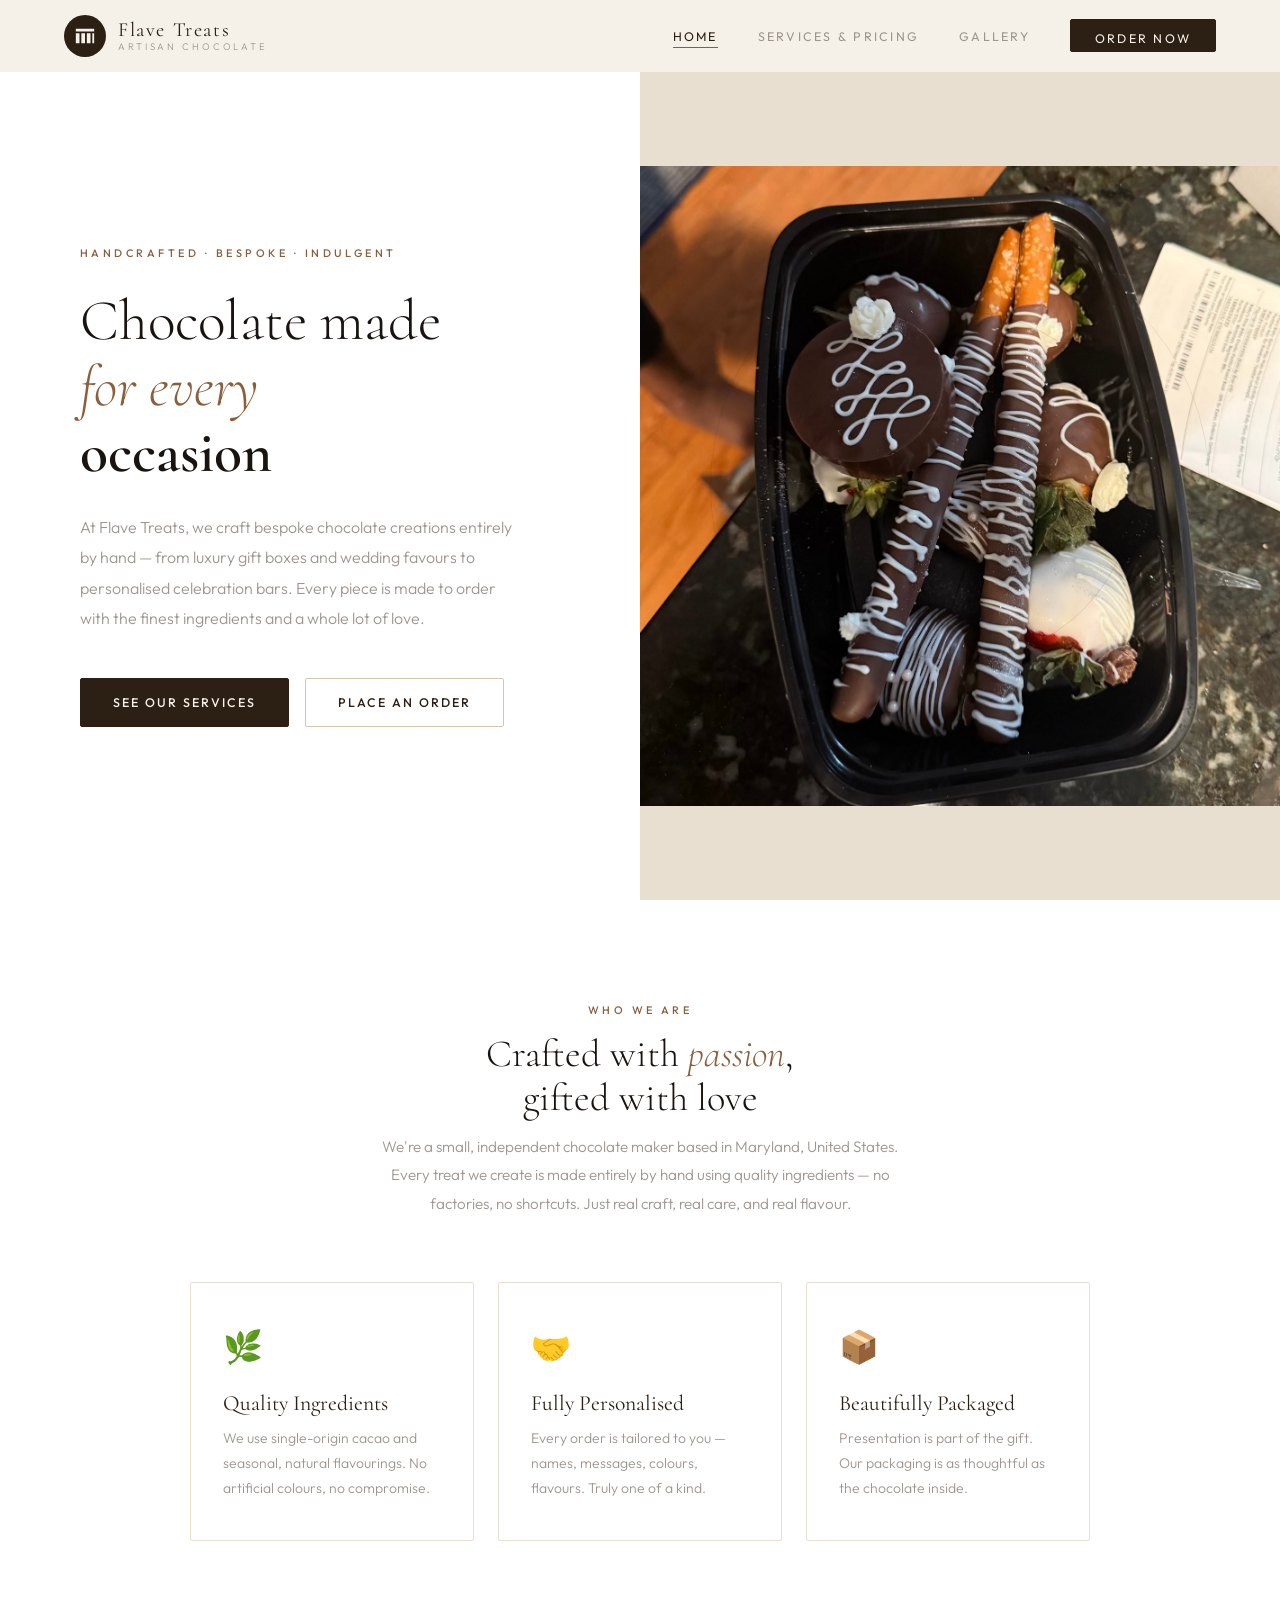
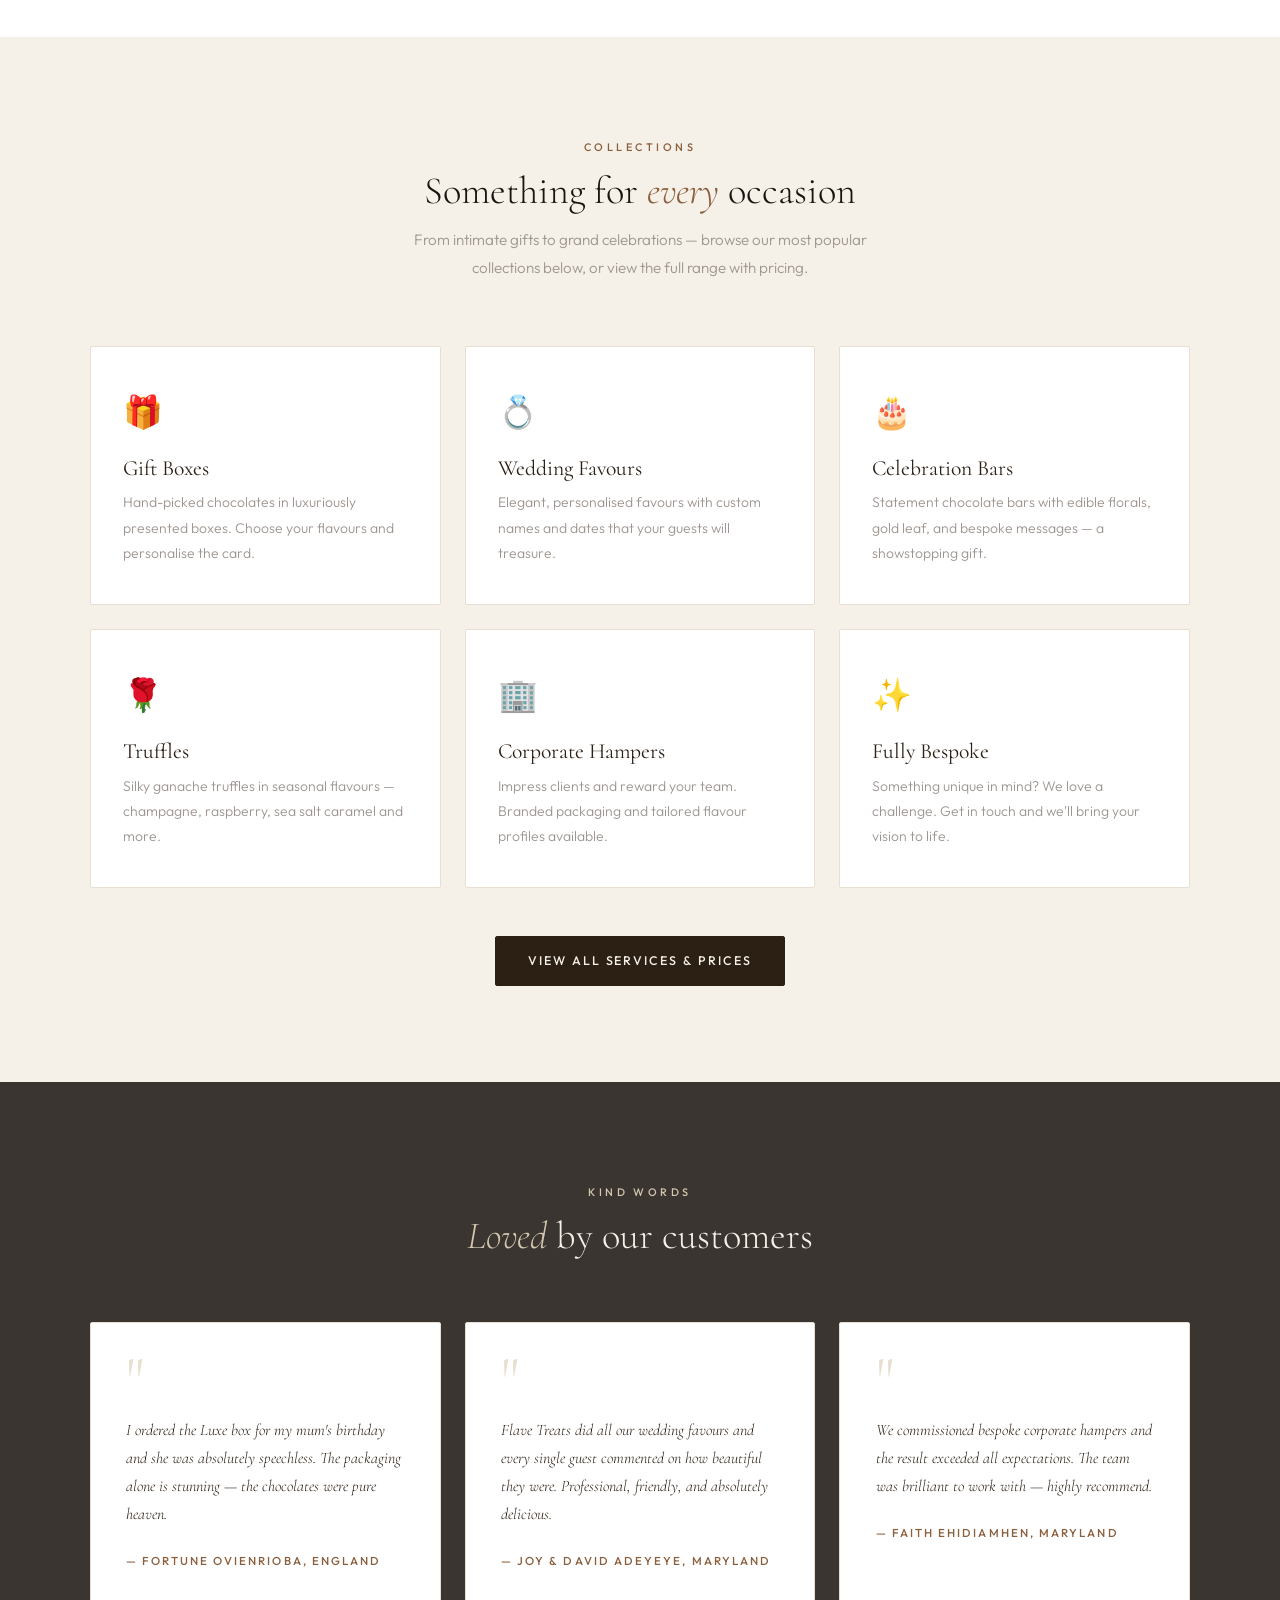
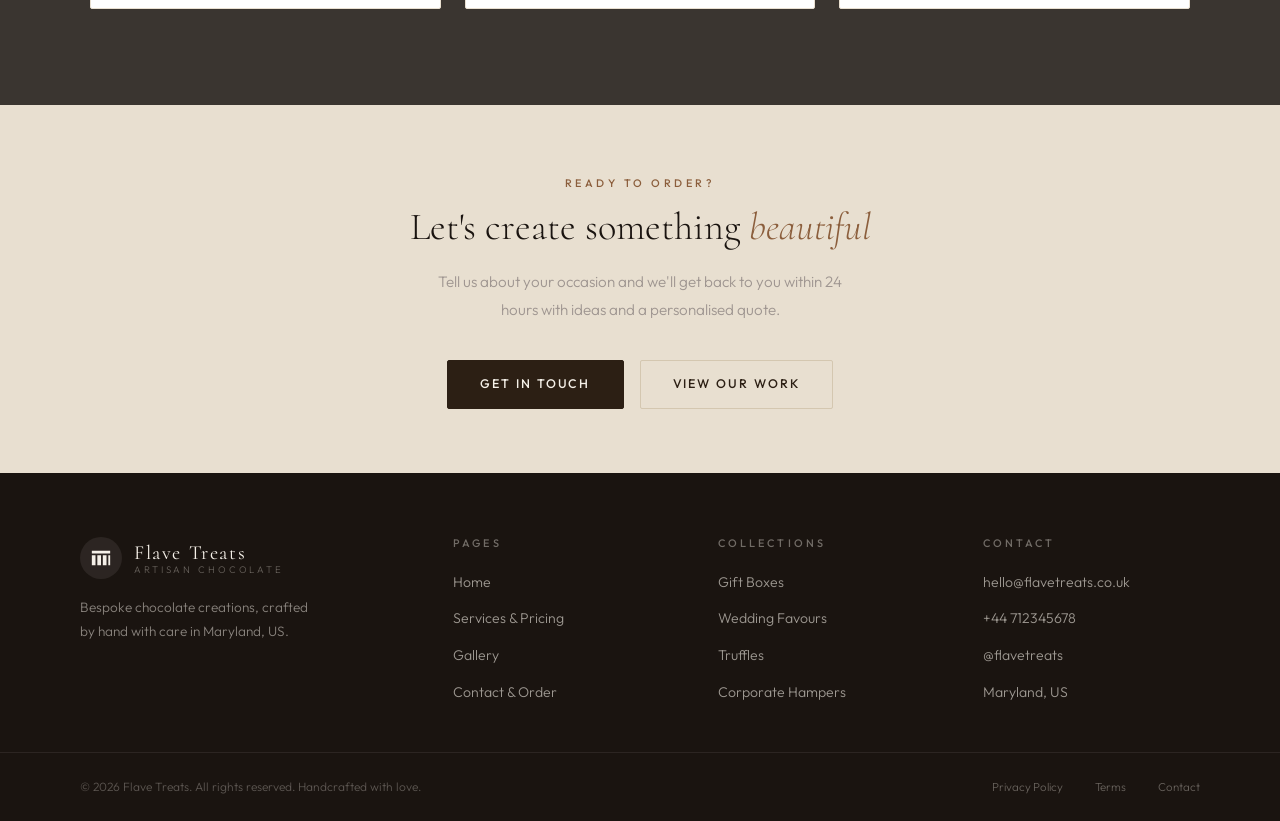
==== index.html @ a6b49fd2 "Add website files" ====
<!DOCTYPE html>
<html lang="en">
<head>
  <meta charset="UTF-8" />
  <meta name="viewport" content="width=device-width, initial-scale=1.0"/>
  <title>Flave Treats – Bespoke Chocolate Creations</title>
  <link rel="stylesheet" href="style.css"/>
</head>
<body>

  <!-- ══════════════════════════════════════════
       NAVIGATION
  ═══════════════════════════════════════════ -->
  <nav class="navbar" id="navbar">
    <a href="index.html" class="nav-logo">
      <div class="logo-mark">
        <!-- Placeholder logo icon (chocolate bar) -->
        <svg viewBox="0 0 24 24" xmlns="http://www.w3.org/2000/svg">
          <path d="M2 4h20v3H2zM2 9h4v11H2zM8 9h4v11H8zM14 9h4v11h-4zM20 9h2v11h-2z"/>
        </svg>
      </div>
      <div class="logo-text">
        <span class="top">Flave Treats</span>
        <span class="sub">Artisan Chocolate</span>
      </div>
    </a>

    <ul class="nav-links">
      <li><a href="index.html" class="active">Home</a></li>
      <li><a href="services.html">Services &amp; Pricing</a></li>
      <li><a href="gallery.html">Gallery</a></li>
      <li><a href="contact.html" class="nav-cta">Order Now</a></li>
    </ul>

    <button class="hamburger" aria-label="Toggle menu">
      <span></span><span></span><span></span>
    </button>
  </nav>

  <!-- ══════════════════════════════════════════
       HERO
  ═══════════════════════════════════════════ -->
  <div class="page-wrapper">
    <section class="hero">
      <div class="hero-content">
        <span class="hero-tag">Handcrafted · Bespoke · Indulgent</span>
        <h1 class="hero-title">
          Chocolate made<br>
          <em>for every</em><br>
          <strong>occasion</strong>
        </h1>
        <p class="hero-body">
          At Flave Treats, we craft bespoke chocolate creations entirely by hand — from luxury gift boxes and wedding favours to personalised celebration bars. Every piece is made to order with the finest ingredients and a whole lot of love.
        </p>
        <div class="hero-actions">
          <a href="services.html" class="btn btn-primary">See Our Services</a>
          <a href="contact.html" class="btn btn-secondary">Place an Order</a>
        </div>
      </div>

      <div class="hero-panel" style="padding:0; overflow:hidden; position:relative;">

  <!-- Slideshow images — replace src="..." with your own photo paths -->

  <div class="hero-panel" style="padding:0; overflow:hidden; position:relative;">

  <!-- Slideshow images — replace src="..." with your own photo paths -->
  <div class="">
    <div class="slide active">
      <img src="flavetreats1.jpg" alt="Crafting chocolate truffles"/>
    </div>
  </div>

  <!-- Dot indicators -->
  <div class="slide-dots">
    <span class="dot active" onclick="goToSlide(0)"></span>
    <span class="dot" onclick="goToSlide(1)"></span>
    <span class="dot" onclick="goToSlide(2)"></span>
    <span class="dot" onclick="goToSlide(3)"></span>
  </div>

</div>
    </section>


    <section class="section section-white">
      <div class="section-header reveal">
        <span class="section-label">Who We Are</span>
        <h2 class="section-title">Crafted with <em>passion</em>,<br>gifted with love</h2>
        <p class="section-body">
          We're a small, independent chocolate maker based in Maryland, United States. Every treat we create is made entirely by hand using quality ingredients — no factories, no shortcuts. Just real craft, real care, and real flavour.
        </p>
      </div>

      <div class="cards-grid" style="max-width:900px; margin: 0 auto;">
        <div class="card reveal">
          <div class="card-icon">🌿</div>
          <h3>Quality Ingredients</h3>
          <p>We use single-origin cacao and seasonal, natural flavourings. No artificial colours, no compromise.</p>
        </div>
        <div class="card reveal">
          <div class="card-icon">🤝</div>
          <h3>Fully Personalised</h3>
          <p>Every order is tailored to you — names, messages, colours, flavours. Truly one of a kind.</p>
        </div>
        <div class="card reveal">
          <div class="card-icon">📦</div>
          <h3>Beautifully Packaged</h3>
          <p>Presentation is part of the gift. Our packaging is as thoughtful as the chocolate inside.</p>
        </div>
      </div>
    </section>

    <!-- ══════════════════════════════════════════
         COLLECTIONS PREVIEW
    ═══════════════════════════════════════════ -->
    <section class="section section-milk">
      <div class="section-header reveal">
        <span class="section-label">Collections</span>
        <h2 class="section-title">Something for <em>every</em> occasion</h2>
        <p class="section-body">From intimate gifts to grand celebrations — browse our most popular collections below, or view the full range with pricing.</p>
      </div>

      <div class="cards-grid">
        <div class="card reveal">
          <div class="card-icon">🎁</div>
          <h3>Gift Boxes</h3>
          <p>Hand-picked chocolates in luxuriously presented boxes. Choose your flavours and personalise the card.</p>
        </div>
        <div class="card reveal">
          <div class="card-icon">💍</div>
          <h3>Wedding Favours</h3>
          <p>Elegant, personalised favours with custom names and dates that your guests will treasure.</p>
        </div>
        <div class="card reveal">
          <div class="card-icon">🎂</div>
          <h3>Celebration Bars</h3>
          <p>Statement chocolate bars with edible florals, gold leaf, and bespoke messages — a showstopping gift.</p>
        </div>
        <div class="card reveal">
          <div class="card-icon">🌹</div>
          <h3>Truffles</h3>
          <p>Silky ganache truffles in seasonal flavours — champagne, raspberry, sea salt caramel and more.</p>
        </div>
        <div class="card reveal">
          <div class="card-icon">🏢</div>
          <h3>Corporate Hampers</h3>
          <p>Impress clients and reward your team. Branded packaging and tailored flavour profiles available.</p>
        </div>
        <div class="card reveal">
          <div class="card-icon">✨</div>
          <h3>Fully Bespoke</h3>
          <p>Something unique in mind? We love a challenge. Get in touch and we'll bring your vision to life.</p>
        </div>
      </div>

      <div style="text-align:center; margin-top:3rem;" class="reveal">
        <a href="services.html" class="btn btn-primary">View All Services &amp; Prices</a>
      </div>
    </section>

    <!-- ══════════════════════════════════════════
         TESTIMONIALS
    ═══════════════════════════════════════════ -->
    <section class="section section-dark">
      <div class="section-header reveal">
        <span class="section-label">Kind Words</span>
        <h2 class="section-title"><em>Loved</em> by our customers</h2>
      </div>

      <div class="testimonials-grid">
        <div class="testimonial-card reveal">
          <div class="t-quote">"</div>
          <p>I ordered the Luxe box for my mum's birthday and she was absolutely speechless. The packaging alone is stunning — the chocolates were pure heaven.</p>
          <span class="t-author">— Fortune Ovienrioba, England</span>
        </div>
        <div class="testimonial-card reveal">
          <div class="t-quote">"</div>
          <p>Flave Treats did all our wedding favours and every single guest commented on how beautiful they were. Professional, friendly, and absolutely delicious.</p>
          <span class="t-author">— Joy & David Adeyeye, Maryland</span>
        </div>
        <div class="testimonial-card reveal">
          <div class="t-quote">"</div>
          <p>We commissioned bespoke corporate hampers and the result exceeded all expectations. The team was brilliant to work with — highly recommend.</p>
          <span class="t-author">— Faith Ehidiamhen, Maryland</span>
        </div>
      </div>
    </section>

    <!-- ══════════════════════════════════════════
         CTA BAND
    ═══════════════════════════════════════════ -->
    <section class="section-sm section-beige" style="text-align:center;">
      <div class="reveal">
        <span class="section-label">Ready to order?</span>
        <h2 class="section-title" style="margin-bottom:1.2rem;">Let's create something <em>beautiful</em></h2>
        <p style="color:var(--warm-grey); font-size:0.95rem; margin-bottom:2.2rem; max-width:440px; margin-left:auto; margin-right:auto; line-height:1.85;">
          Tell us about your occasion and we'll get back to you within 24 hours with ideas and a personalised quote.
        </p>
        <div style="display:flex; gap:1rem; justify-content:center; flex-wrap:wrap;">
          <a href="contact.html" class="btn btn-primary">Get in Touch</a>
          <a href="gallery.html" class="btn btn-secondary">View Our Work</a>
        </div>
      </div>
    </section>

    <!-- ══════════════════════════════════════════
         FOOTER
    ═══════════════════════════════════════════ -->
    <footer>
      <div class="footer-top">
        <div class="footer-brand">
          <a href="index.html" class="nav-logo" style="text-decoration:none;">
            <div class="logo-mark">
              <svg viewBox="0 0 24 24"><path d="M2 4h20v3H2zM2 9h4v11H2zM8 9h4v11H8zM14 9h4v11h-4zM20 9h2v11h-2z"/></svg>
            </div>
            <div class="logo-text">
              <span class="top">Flave Treats</span>
              <span class="sub">Artisan Chocolate</span>
            </div>
          </a>
          <p class="footer-tagline">Bespoke chocolate creations, crafted by hand with care in Maryland, US.</p>
        </div>
        <div class="footer-col">
          <h4>Pages</h4>
          <ul>
            <li><a href="index.html">Home</a></li>
            <li><a href="services.html">Services &amp; Pricing</a></li>
            <li><a href="gallery.html">Gallery</a></li>
            <li><a href="contact.html">Contact &amp; Order</a></li>
          </ul>
        </div>
        <div class="footer-col">
          <h4>Collections</h4>
          <ul>
            <li><a href="services.html">Gift Boxes</a></li>
            <li><a href="services.html">Wedding Favours</a></li>
            <li><a href="services.html">Truffles</a></li>
            <li><a href="services.html">Corporate Hampers</a></li>
          </ul>
        </div>
        <div class="footer-col">
          <h4>Contact</h4>
          <ul>
            <li><a href="mailto:hello@flavetreats.co.uk">hello@flavetreats.co.uk</a></li>
            <li><a href="tel:+441234567890">+44 712345678</a></li>
            <li><a href="#">@flavetreats</a></li>
            <li><a href="#">Maryland, US</a></li>
          </ul>
        </div>
      </div>
      <div class="footer-bottom">
        <p class="footer-copy">© 2026 Flave Treats. All rights reserved. Handcrafted with love.</p>
        <div class="footer-bottom-links">
          <a href="#">Privacy Policy</a>
          <a href="#">Terms</a>
          <a href="contact.html">Contact</a>
        </div>
      </div>
    </footer>

  </div><!-- end page-wrapper -->

  <script src="script.js"></script>
</body>
</html>
---- style.css ----
/* ============================================================
   FLAVE TREATS — style.css
   Palette: white · milk · beige · warm grey · black-brown
   ============================================================ */

@import url('https://fonts.googleapis.com/css2?family=Cormorant:ital,wght@0,300;0,400;0,600;1,300;1,400&family=Outfit:wght@300;400;500;600&display=swap');

/* ── VARIABLES ─────────────────────────────────────────── */
:root {
  --white:      #FFFFFF;
  --milk:       #F5F0E8;
  --beige:      #E8DFD0;
  --beige-mid:  #D4C7B0;
  --warm-grey:  #9E9590;
  --grey-light: #C8C2BB;
  --charcoal:   #3A3530;
  --brown:      #2C1F14;
  --black:      #1A1410;

  --accent:     #8B5E3C;
  --accent-lt:  #B8895A;

  --serif:  'Cormorant', Georgia, serif;
  --sans:   'Outfit', sans-serif;

  --radius: 2px;
  --shadow-sm: 0 2px 12px rgba(26,20,16,0.08);
  --shadow-md: 0 8px 32px rgba(26,20,16,0.12);
  --shadow-lg: 0 20px 60px rgba(26,20,16,0.16);

  --transition: 0.3s ease;
}

/* ── RESET ─────────────────────────────────────────────── */
*, *::before, *::after { margin: 0; padding: 0; box-sizing: border-box; }
html { scroll-behavior: smooth; font-size: 16px; }
body {
  font-family: var(--sans);
  font-weight: 300;
  background: var(--milk);
  color: var(--brown);
  overflow-x: hidden;
  line-height: 1.6;
}
img { display: block; max-width: 100%; }
a { text-decoration: none; color: inherit; }
ul { list-style: none; }

/* ── TYPOGRAPHY ────────────────────────────────────────── */
h1, h2, h3, h4 {
  font-family: var(--serif);
  font-weight: 400;
  line-height: 1.15;
}

/* ── NAVIGATION ────────────────────────────────────────── */
.navbar {
  position: fixed;
  top: 0; left: 0; right: 0;
  z-index: 200;
  display: flex;
  align-items: center;
  justify-content: space-between;
  padding: 0 4rem;
  height: 72px;
  background: rgba(245,240,232,0.93);
  backdrop-filter: blur(14px);
  -webkit-backdrop-filter: blur(14px);
  border-bottom: 1px solid transparent;
  transition: border-color var(--transition), box-shadow var(--transition);
}

.navbar.scrolled {
  border-color: var(--beige);
  box-shadow: var(--shadow-sm);
}

/* Logo */
.nav-logo {
  display: flex;
  align-items: center;
  gap: 0.75rem;
  text-decoration: none;
  flex-shrink: 0;
}

.logo-mark {
  width: 42px;
  height: 42px;
  background: var(--brown);
  border-radius: 50%;
  display: flex;
  align-items: center;
  justify-content: center;
  flex-shrink: 0;
  transition: background var(--transition);
}

.logo-mark svg {
  width: 22px;
  height: 22px;
  fill: var(--milk);
}

.logo-mark:hover { background: var(--accent); }

.logo-text {
  display: flex;
  flex-direction: column;
  line-height: 1.1;
}

.logo-text .top {
  font-family: var(--serif);
  font-size: 1.25rem;
  font-weight: 400;
  letter-spacing: 0.08em;
  color: var(--brown);
}

.logo-text .sub {
  font-family: var(--sans);
  font-size: 0.6rem;
  letter-spacing: 0.3em;
  text-transform: uppercase;
  color: var(--warm-grey);
}

/* Nav links */
.nav-links {
  display: flex;
  align-items: center;
  gap: 2.5rem;
}

.nav-links a {
  font-size: 0.78rem;
  letter-spacing: 0.18em;
  text-transform: uppercase;
  color: var(--warm-grey);
  font-weight: 400;
  transition: color var(--transition);
  position: relative;
  padding-bottom: 2px;
}

.nav-links a::after {
  content: '';
  position: absolute;
  bottom: -2px; left: 0;
  width: 0; height: 1px;
  background: var(--accent);
  transition: width var(--transition);
}

.nav-links a:hover,
.nav-links a.active { color: var(--brown); }
.nav-links a:hover::after,
.nav-links a.active::after { width: 100%; }

/* CTA button in nav */
.nav-cta {
  display: inline-block;
  padding: 0.6rem 1.5rem;
  background: var(--brown);
  color: var(--milk) !important;
  font-size: 0.75rem;
  letter-spacing: 0.16em;
  text-transform: uppercase;
  font-weight: 500;
  border: 1px solid var(--brown);
  transition: background var(--transition), color var(--transition) !important;
  border-radius: var(--radius);
}

.nav-cta::after { display: none !important; }
.nav-cta:hover { background: var(--accent) !important; border-color: var(--accent); }

/* Mobile hamburger */
.hamburger {
  display: none;
  flex-direction: column;
  gap: 5px;
  cursor: pointer;
  padding: 4px;
  background: none;
  border: none;
}
.hamburger span {
  display: block;
  width: 24px; height: 1.5px;
  background: var(--brown);
  transition: transform var(--transition), opacity var(--transition);
}
.hamburger.open span:nth-child(1) { transform: translateY(6.5px) rotate(45deg); }
.hamburger.open span:nth-child(2) { opacity: 0; }
.hamburger.open span:nth-child(3) { transform: translateY(-6.5px) rotate(-45deg); }

/* ── PAGE WRAPPER ──────────────────────────────────────── */
.page-wrapper { padding-top: 72px; }

/* ── HERO ──────────────────────────────────────────────── */
.hero {
  min-height: calc(100vh - 72px);
  display: grid;
  grid-template-columns: 1fr 1fr;
  background: var(--white);
  overflow: hidden;
}

.hero-content {
  display: flex;
  flex-direction: column;
  justify-content: center;
  padding: 5rem 4rem 5rem 5rem;
}

.hero-tag {
  display: inline-block;
  font-size: 0.68rem;
  letter-spacing: 0.32em;
  text-transform: uppercase;
  color: var(--accent);
  font-weight: 500;
  margin-bottom: 1.6rem;
  opacity: 0;
  animation: slideUp 0.7s 0.15s forwards;
}

.hero-title {
  font-family: var(--serif);
  font-size: clamp(2.8rem, 4.5vw, 4.8rem);
  font-weight: 300;
  color: var(--black);
  margin-bottom: 1.6rem;
  opacity: 0;
  animation: slideUp 0.7s 0.3s forwards;
}
.hero-title em { font-style: italic; color: var(--accent); }
.hero-title strong { font-weight: 600; display: block; }

.hero-body {
  font-size: 1rem;
  color: var(--warm-grey);
  line-height: 1.9;
  max-width: 440px;
  margin-bottom: 2.8rem;
  opacity: 0;
  animation: slideUp 0.7s 0.45s forwards;
}

.hero-actions {
  display: flex;
  gap: 1rem;
  flex-wrap: wrap;
  opacity: 0;
  animation: slideUp 0.7s 0.6s forwards;
}

.hero-panel {
  background: var(--beige);
  display: flex;
  align-items: center;
  justify-content: center;
  position: relative;
  overflow: hidden;
  opacity: 0;
  animation: fadeIn 1s 0.4s forwards;
}

.hero-panel-inner {
  display: flex;
  flex-direction: column;
  align-items: center;
  gap: 2rem;
  padding: 3rem;
  text-align: center;
}

.hero-emblem {
  width: 180px; height: 180px;
  border-radius: 50%;
  background: var(--white);
  display: flex;
  align-items: center;
  justify-content: center;
  font-size: 4.5rem;
  box-shadow: var(--shadow-md);
}

.hero-stat-row {
  display: flex;
  gap: 2.5rem;
}

.hero-stat { text-align: center; }
.hero-stat .num {
  font-family: var(--serif);
  font-size: 2rem;
  font-weight: 600;
  color: var(--brown);
  display: block;
  line-height: 1;
}
.hero-stat .lbl {
  font-size: 0.65rem;
  letter-spacing: 0.2em;
  text-transform: uppercase;
  color: var(--warm-grey);
}

/* Decorative circles on hero panel */
.hero-panel::before {
  content: '';
  position: absolute;
  width: 500px; height: 500px;
  border-radius: 50%;
  border: 1px solid rgba(44,31,20,0.08);
  top: 50%; left: 50%;
  transform: translate(-50%,-50%);
  pointer-events: none;
}
.hero-panel::after {
  content: '';
  position: absolute;
  width: 350px; height: 350px;
  border-radius: 50%;
  border: 1px solid rgba(44,31,20,0.05);
  top: 50%; left: 50%;
  transform: translate(-50%,-50%);
  pointer-events: none;
}

/* ── BUTTONS ───────────────────────────────────────────── */
.btn {
  display: inline-block;
  padding: 0.85rem 2rem;
  font-family: var(--sans);
  font-size: 0.78rem;
  letter-spacing: 0.16em;
  text-transform: uppercase;
  font-weight: 500;
  border-radius: var(--radius);
  cursor: pointer;
  transition: all var(--transition);
  border: 1.5px solid transparent;
}

.btn-primary {
  background: var(--brown);
  color: var(--milk);
  border-color: var(--brown);
}
.btn-primary:hover { background: var(--accent); border-color: var(--accent); }

.btn-secondary {
  background: transparent;
  color: var(--brown);
  border-color: var(--beige-mid);
}
.btn-secondary:hover { border-color: var(--brown); }

.btn-ghost {
  background: transparent;
  color: var(--milk);
  border-color: rgba(245,240,232,0.4);
}
.btn-ghost:hover { background: rgba(245,240,232,0.1); border-color: var(--milk); }

/* ── SECTION SHARED ────────────────────────────────────── */
.section { padding: 6rem 5rem; }
.section-sm { padding: 4rem 5rem; }
.section-dark { background: var(--charcoal); color: var(--milk); }
.section-white { background: var(--white); }
.section-beige { background: var(--beige); }
.section-milk { background: var(--milk); }

.section-header { text-align: center; margin-bottom: 4rem; }
.section-label {
  display: inline-block;
  font-size: 0.68rem;
  letter-spacing: 0.32em;
  text-transform: uppercase;
  color: var(--accent);
  font-weight: 500;
  margin-bottom: 0.8rem;
}
.section-dark .section-label { color: var(--beige-mid); }

.section-title {
  font-family: var(--serif);
  font-size: clamp(2rem, 3vw, 2.8rem);
  font-weight: 300;
  color: var(--black);
  margin-bottom: 0.8rem;
}
.section-dark .section-title { color: var(--milk); }
.section-title em { font-style: italic; color: var(--accent); }
.section-dark .section-title em { color: var(--beige-mid); }

.section-body {
  font-size: 0.95rem;
  color: var(--warm-grey);
  line-height: 1.85;
  max-width: 520px;
  margin: 0 auto;
}
.section-dark .section-body { color: var(--grey-light); }

/* ── STRIP / BANNER ────────────────────────────────────── */
.strip {
  background: var(--brown);
  padding: 1.2rem 5rem;
  display: flex;
  align-items: center;
  justify-content: center;
  gap: 3.5rem;
  flex-wrap: wrap;
}
.strip-item {
  font-size: 0.72rem;
  letter-spacing: 0.2em;
  text-transform: uppercase;
  color: rgba(245,240,232,0.55);
  display: flex;
  align-items: center;
  gap: 0.55rem;
}
.strip-item b { color: var(--milk); font-weight: 500; }

/* ── SERVICE CARDS ─────────────────────────────────────── */
.cards-grid {
  display: grid;
  grid-template-columns: repeat(3, 1fr);
  gap: 1.5rem;
  max-width: 1100px;
  margin: 0 auto;
}

.card {
  background: var(--white);
  border: 1px solid var(--beige);
  padding: 2.4rem 2rem;
  border-radius: var(--radius);
  transition: transform var(--transition), box-shadow var(--transition), border-color var(--transition);
  position: relative;
  overflow: hidden;
}

.card::after {
  content: '';
  position: absolute;
  bottom: 0; left: 0; right: 0;
  height: 2px;
  background: linear-gradient(to right, var(--accent), var(--accent-lt));
  transform: scaleX(0);
  transform-origin: left;
  transition: transform 0.4s ease;
}

.card:hover {
  transform: translateY(-4px);
  box-shadow: var(--shadow-md);
  border-color: var(--beige-mid);
}
.card:hover::after { transform: scaleX(1); }

.card-icon { font-size: 2rem; margin-bottom: 1.2rem; }
.card h3 {
  font-family: var(--serif);
  font-size: 1.35rem;
  font-weight: 400;
  color: var(--brown);
  margin-bottom: 0.6rem;
}
.card p { font-size: 0.875rem; color: var(--warm-grey); line-height: 1.8; }

/* ── PRICING CARDS ─────────────────────────────────────── */
.pricing-grid {
  display: grid;
  grid-template-columns: repeat(3, 1fr);
  gap: 1.5rem;
  max-width: 1050px;
  margin: 0 auto;
}

.price-card {
  background: var(--white);
  border: 1.5px solid var(--beige);
  padding: 3rem 2rem;
  text-align: center;
  border-radius: var(--radius);
  position: relative;
  transition: transform var(--transition), box-shadow var(--transition);
}
.price-card:hover {
  transform: translateY(-5px);
  box-shadow: var(--shadow-lg);
}

.price-card.featured {
  background: var(--brown);
  border-color: var(--brown);
  color: var(--milk);
}
.price-card.featured::before {
  content: 'Most Popular';
  position: absolute;
  top: -1px; left: 50%;
  transform: translateX(-50%);
  background: var(--accent);
  color: var(--white);
  font-size: 0.6rem;
  letter-spacing: 0.22em;
  text-transform: uppercase;
  padding: 0.28rem 1rem;
  font-family: var(--sans);
  font-weight: 600;
  border-radius: 0 0 3px 3px;
}

.price-tier {
  font-size: 0.68rem;
  letter-spacing: 0.28em;
  text-transform: uppercase;
  color: var(--accent);
  margin-bottom: 1rem;
  font-weight: 500;
}
.price-card.featured .price-tier { color: var(--beige-mid); }

.price-amount {
  font-family: var(--serif);
  font-size: 4rem;
  font-weight: 300;
  color: var(--brown);
  line-height: 1;
}
.price-card.featured .price-amount { color: var(--milk); }
.price-amount sup { font-size: 1.6rem; vertical-align: super; }
.price-amount sub { font-size: 1rem; color: var(--warm-grey); }
.price-card.featured .price-amount sub { color: var(--grey-light); }

.price-desc { font-size: 0.82rem; color: var(--warm-grey); margin: 0.5rem 0 2rem; }
.price-card.featured .price-desc { color: var(--grey-light); }

.price-features {
  list-style: none;
  margin-bottom: 2rem;
  text-align: left;
}
.price-features li {
  font-size: 0.875rem;
  color: var(--charcoal);
  padding: 0.55rem 0;
  border-bottom: 1px solid var(--beige);
  display: flex;
  align-items: center;
  gap: 0.6rem;
}
.price-card.featured .price-features li {
  color: var(--milk);
  border-color: rgba(245,240,232,0.12);
}
.price-features li::before {
  content: '✓';
  color: var(--accent);
  font-size: 0.75rem;
  font-weight: 600;
  flex-shrink: 0;
}
.price-card.featured .price-features li::before { color: var(--beige-mid); }

/* ── GALLERY ───────────────────────────────────────────── */
.gallery-grid {
  display: grid;
  grid-template-columns: repeat(3, 1fr);
  gap: 1rem;
  max-width: 1100px;
  margin: 0 auto;
}

.gallery-item {
  position: relative;
  overflow: hidden;
  border-radius: var(--radius);
  cursor: pointer;
  background: var(--beige);
}

.gallery-item::before {
  content: '';
  display: block;
  padding-bottom: 100%;
}

.gallery-placeholder {
  position: absolute;
  inset: 0;
  display: flex;
  flex-direction: column;
  align-items: center;
  justify-content: center;
  gap: 0.8rem;
  background: var(--beige);
  transition: background var(--transition);
}

.gallery-item:hover .gallery-placeholder {
  background: var(--beige-mid);
}

.gallery-emoji { font-size: 2.5rem; }

.gallery-label {
  font-family: var(--serif);
  font-size: 1rem;
  font-style: italic;
  color: var(--warm-grey);
}

.gallery-overlay {
  position: absolute;
  inset: 0;
  background: rgba(26,20,16,0);
  display: flex;
  align-items: flex-end;
  padding: 1.4rem;
  transition: background var(--transition);
}

.gallery-item:hover .gallery-overlay {
  background: rgba(26,20,16,0.55);
}

.gallery-caption {
  color: var(--white);
  font-family: var(--serif);
  font-size: 1rem;
  font-style: italic;
  opacity: 0;
  transform: translateY(8px);
  transition: opacity var(--transition), transform var(--transition);
}
.gallery-item:hover .gallery-caption {
  opacity: 1;
  transform: none;
}

/* Gallery filter buttons */
.gallery-filters {
  display: flex;
  justify-content: center;
  gap: 0.6rem;
  flex-wrap: wrap;
  margin-bottom: 3rem;
}

.filter-btn {
  padding: 0.5rem 1.4rem;
  font-size: 0.75rem;
  letter-spacing: 0.14em;
  text-transform: uppercase;
  font-family: var(--sans);
  font-weight: 400;
  border: 1px solid var(--beige-mid);
  background: transparent;
  color: var(--warm-grey);
  cursor: pointer;
  border-radius: 999px;
  transition: all var(--transition);
}
.filter-btn:hover,
.filter-btn.active {
  background: var(--brown);
  border-color: var(--brown);
  color: var(--milk);
}

/* ── CONTACT FORM ──────────────────────────────────────── */
.contact-layout {
  display: grid;
  grid-template-columns: 1fr 1.6fr;
  gap: 5rem;
  max-width: 1050px;
  margin: 0 auto;
  align-items: start;
}

.contact-info-col h2 {
  font-family: var(--serif);
  font-size: 2.2rem;
  font-weight: 300;
  color: var(--brown);
  margin-bottom: 1rem;
  line-height: 1.2;
}
.contact-info-col h2 em { font-style: italic; color: var(--accent); }
.contact-info-col p { font-size: 0.9rem; color: var(--warm-grey); line-height: 1.85; margin-bottom: 2rem; }

.contact-details { display: flex; flex-direction: column; gap: 1.4rem; }
.contact-detail-item { display: flex; flex-direction: column; gap: 0.2rem; }
.contact-detail-item .c-label {
  font-size: 0.65rem;
  letter-spacing: 0.28em;
  text-transform: uppercase;
  color: var(--accent);
  font-weight: 500;
}
.contact-detail-item .c-value {
  font-family: var(--serif);
  font-size: 1.05rem;
  color: var(--brown);
}
.contact-detail-item a { color: var(--brown); transition: color var(--transition); }
.contact-detail-item a:hover { color: var(--accent); }

/* Social icons row */
.social-row { display: flex; gap: 0.8rem; margin-top: 2rem; }
.social-btn {
  width: 38px; height: 38px;
  border: 1px solid var(--beige);
  border-radius: 50%;
  display: flex; align-items: center; justify-content: center;
  font-size: 0.75rem;
  color: var(--warm-grey);
  transition: all var(--transition);
  cursor: pointer;
  font-family: var(--sans);
  font-weight: 500;
}
.social-btn:hover { background: var(--brown); border-color: var(--brown); color: var(--milk); }

/* Form */
.form-col { display: flex; flex-direction: column; gap: 1.2rem; }

.form-row-2 { display: grid; grid-template-columns: 1fr 1fr; gap: 1.2rem; }

.form-group { display: flex; flex-direction: column; gap: 0.45rem; }
.form-group label {
  font-size: 0.68rem;
  letter-spacing: 0.22em;
  text-transform: uppercase;
  color: var(--charcoal);
  font-weight: 500;
}
.form-group input,
.form-group textarea,
.form-group select {
  background: var(--white);
  border: 1.5px solid var(--beige);
  color: var(--brown);
  font-family: var(--sans);
  font-size: 0.9rem;
  font-weight: 300;
  padding: 0.85rem 1rem;
  outline: none;
  border-radius: var(--radius);
  transition: border-color var(--transition);
  appearance: none;
  -webkit-appearance: none;
}
.form-group input::placeholder,
.form-group textarea::placeholder { color: var(--grey-light); }
.form-group input:focus,
.form-group textarea:focus,
.form-group select:focus { border-color: var(--accent); }
.form-group select option { background: var(--white); }
.form-group textarea { resize: vertical; min-height: 140px; }

.form-success {
  display: none;
  text-align: center;
  padding: 3rem 2rem;
  border: 1.5px solid var(--beige);
  background: var(--white);
  border-radius: var(--radius);
}
.form-success.visible { display: block; }
.form-success h3 {
  font-family: var(--serif);
  font-size: 2rem;
  font-weight: 300;
  color: var(--brown);
  margin-bottom: 0.6rem;
}
.form-success p { color: var(--warm-grey); }

/* ── PAGE HERO (inner pages) ───────────────────────────── */
.page-hero {
  background: var(--black);
  padding: 5rem 5rem 4rem;
  position: relative;
  overflow: hidden;
}
.page-hero::before {
  content: '';
  position: absolute;
  width: 600px; height: 600px;
  border-radius: 50%;
  background: radial-gradient(circle, rgba(139,94,60,0.2) 0%, transparent 65%);
  right: -100px; top: -100px;
  pointer-events: none;
}
.page-hero-content { position: relative; z-index: 1; max-width: 600px; }
.page-hero-tag {
  display: inline-block;
  font-size: 0.65rem;
  letter-spacing: 0.3em;
  text-transform: uppercase;
  color: var(--accent-lt);
  font-weight: 500;
  margin-bottom: 1rem;
}
.page-hero h1 {
  font-family: var(--serif);
  font-size: clamp(2.4rem, 4vw, 3.8rem);
  font-weight: 300;
  color: var(--white);
  margin-bottom: 1rem;
}
.page-hero h1 em { font-style: italic; color: var(--accent-lt); }
.page-hero p {
  font-size: 0.95rem;
  color: var(--grey-light);
  line-height: 1.85;
  max-width: 500px;
}

/* Breadcrumb */
.breadcrumb {
  display: flex;
  align-items: center;
  gap: 0.5rem;
  font-size: 0.72rem;
  color: rgba(245,240,232,0.4);
  letter-spacing: 0.1em;
  margin-bottom: 1.5rem;
}
.breadcrumb a { color: rgba(245,240,232,0.55); transition: color var(--transition); }
.breadcrumb a:hover { color: var(--milk); }
.breadcrumb span { color: var(--accent-lt); }

/* ── TESTIMONIALS ──────────────────────────────────────── */
.testimonials-grid {
  display: grid;
  grid-template-columns: repeat(3, 1fr);
  gap: 1.5rem;
  max-width: 1100px;
  margin: 0 auto;
}

.testimonial-card {
  background: var(--white);
  border: 1px solid var(--beige);
  padding: 2.2rem;
  border-radius: var(--radius);
}

.t-quote {
  font-family: var(--serif);
  font-size: 4rem;
  color: var(--beige);
  line-height: 0.7;
  margin-bottom: 0.8rem;
}
.testimonial-card p {
  font-family: var(--serif);
  font-style: italic;
  font-size: 1rem;
  color: var(--brown);
  line-height: 1.75;
  margin-bottom: 1.2rem;
}
.t-author {
  font-size: 0.72rem;
  letter-spacing: 0.18em;
  text-transform: uppercase;
  color: var(--accent);
  font-weight: 500;
}

/* ── FOOTER ────────────────────────────────────────────── */
footer {
  background: var(--black);
  color: var(--milk);
}

.footer-top {
  display: grid;
  grid-template-columns: 1.5fr 1fr 1fr 1fr;
  gap: 3rem;
  padding: 4rem 5rem 3rem;
  border-bottom: 1px solid rgba(245,240,232,0.08);
}

.footer-brand .logo-text .top { color: var(--milk); }
.footer-brand .logo-text .sub { color: rgba(245,240,232,0.35); }
.footer-brand .logo-mark { background: rgba(245,240,232,0.08); }
.footer-brand .logo-mark svg { fill: var(--milk); }
.footer-brand .logo-mark:hover { background: var(--accent); }

.footer-tagline {
  font-size: 0.85rem;
  color: rgba(245,240,232,0.5);
  line-height: 1.8;
  margin-top: 1rem;
  max-width: 240px;
}

.footer-col h4 {
  font-family: var(--sans);
  font-size: 0.68rem;
  letter-spacing: 0.28em;
  text-transform: uppercase;
  color: rgba(245,240,232,0.4);
  font-weight: 500;
  margin-bottom: 1.2rem;
}

.footer-col ul { display: flex; flex-direction: column; gap: 0.7rem; }
.footer-col a {
  font-size: 0.88rem;
  color: rgba(245,240,232,0.6);
  transition: color var(--transition);
}
.footer-col a:hover { color: var(--milk); }

.footer-bottom {
  display: flex;
  align-items: center;
  justify-content: space-between;
  padding: 1.5rem 5rem;
  flex-wrap: wrap;
  gap: 1rem;
}

.footer-copy {
  font-size: 0.75rem;
  color: rgba(245,240,232,0.3);
}

.footer-bottom-links {
  display: flex;
  gap: 2rem;
}
.footer-bottom-links a {
  font-size: 0.72rem;
  color: rgba(245,240,232,0.35);
  transition: color var(--transition);
}
.footer-bottom-links a:hover { color: var(--milk); }

/* ── SCROLL REVEAL ─────────────────────────────────────── */
.reveal {
  opacity: 0;
  transform: translateY(28px);
  transition: opacity 0.65s ease, transform 0.65s ease;
}
.reveal.visible { opacity: 1; transform: none; }

/* ── ANIMATIONS ────────────────────────────────────────── */
@keyframes slideUp {
  from { opacity: 0; transform: translateY(22px); }
  to   { opacity: 1; transform: translateY(0); }
}
@keyframes fadeIn {
  from { opacity: 0; }
  to   { opacity: 1; }
}

/* ── RESPONSIVE ────────────────────────────────────────── */
@media (max-width: 1024px) {
  .navbar { padding: 0 2.5rem; }
  .section, .section-sm { padding: 5rem 2.5rem; }
  .footer-top { grid-template-columns: 1fr 1fr; padding: 3rem 2.5rem; }
  .footer-bottom { padding: 1.5rem 2.5rem; }
  .strip { padding: 1.2rem 2.5rem; gap: 2rem; }
  .page-hero { padding: 4rem 2.5rem 3rem; }
}

@media (max-width: 820px) {
  .hero { grid-template-columns: 1fr; min-height: auto; }
  .hero-content { padding: 4rem 2.5rem; text-align: center; align-items: center; }
  .hero-body { margin-left: auto; margin-right: auto; }
  .hero-actions { justify-content: center; }
  .hero-panel { min-height: 320px; }
  .cards-grid, .pricing-grid, .testimonials-grid { grid-template-columns: 1fr; }
  .contact-layout { grid-template-columns: 1fr; gap: 3rem; }
  .form-row-2 { grid-template-columns: 1fr; }
  .gallery-grid { grid-template-columns: repeat(2, 1fr); }
  .footer-top { grid-template-columns: 1fr 1fr; }
}

@media (max-width: 600px) {
  .navbar { padding: 0 1.5rem; }
  .nav-links { display: none; position: fixed; top: 72px; left: 0; right: 0; background: var(--milk); flex-direction: column; padding: 2rem 1.5rem; gap: 1.5rem; border-bottom: 1px solid var(--beige); }
  .nav-links.open { display: flex; }
  .hamburger { display: flex; }
  .section, .section-sm { padding: 4rem 1.5rem; }
  .page-hero { padding: 3rem 1.5rem 2.5rem; }
  .gallery-grid { grid-template-columns: 1fr; }
  .footer-top { grid-template-columns: 1fr; padding: 2.5rem 1.5rem; }
  .footer-bottom { padding: 1.2rem 1.5rem; flex-direction: column; text-align: center; }
  .strip { padding: 1rem 1.5rem; }

  /* ── HERO SLIDESHOW ──────────────────────────────────── */
.slideshow {
  position: absolute;
  inset: 0;
  width: 100%;
  height: 100%;
}

.slide {
  position: absolute;
  inset: 0;
  opacity: 0;
  transition: opacity 0.9s ease;
}

.slide.active { opacity: 1; }

.slide img {
  width: 100%;
  height: 100%;
  object-fit: cover;
  object-position: center;
  display: block;
}

.slide-dots {
  position: absolute;
  bottom: 1.4rem;
  left: 50%;
  transform: translateX(-50%);
  display: flex;
  gap: 0.5rem;
  z-index: 10;
}

.dot {
  width: 8px; height: 8px;
  border-radius: 50%;
  background: rgba(255,255,255,0.45);
  cursor: pointer;
  transition: background 0.3s, transform 0.3s;
  border: none;
}

.dot.active {
  background: var(--white);
  transform: scale(1.25);
}
}
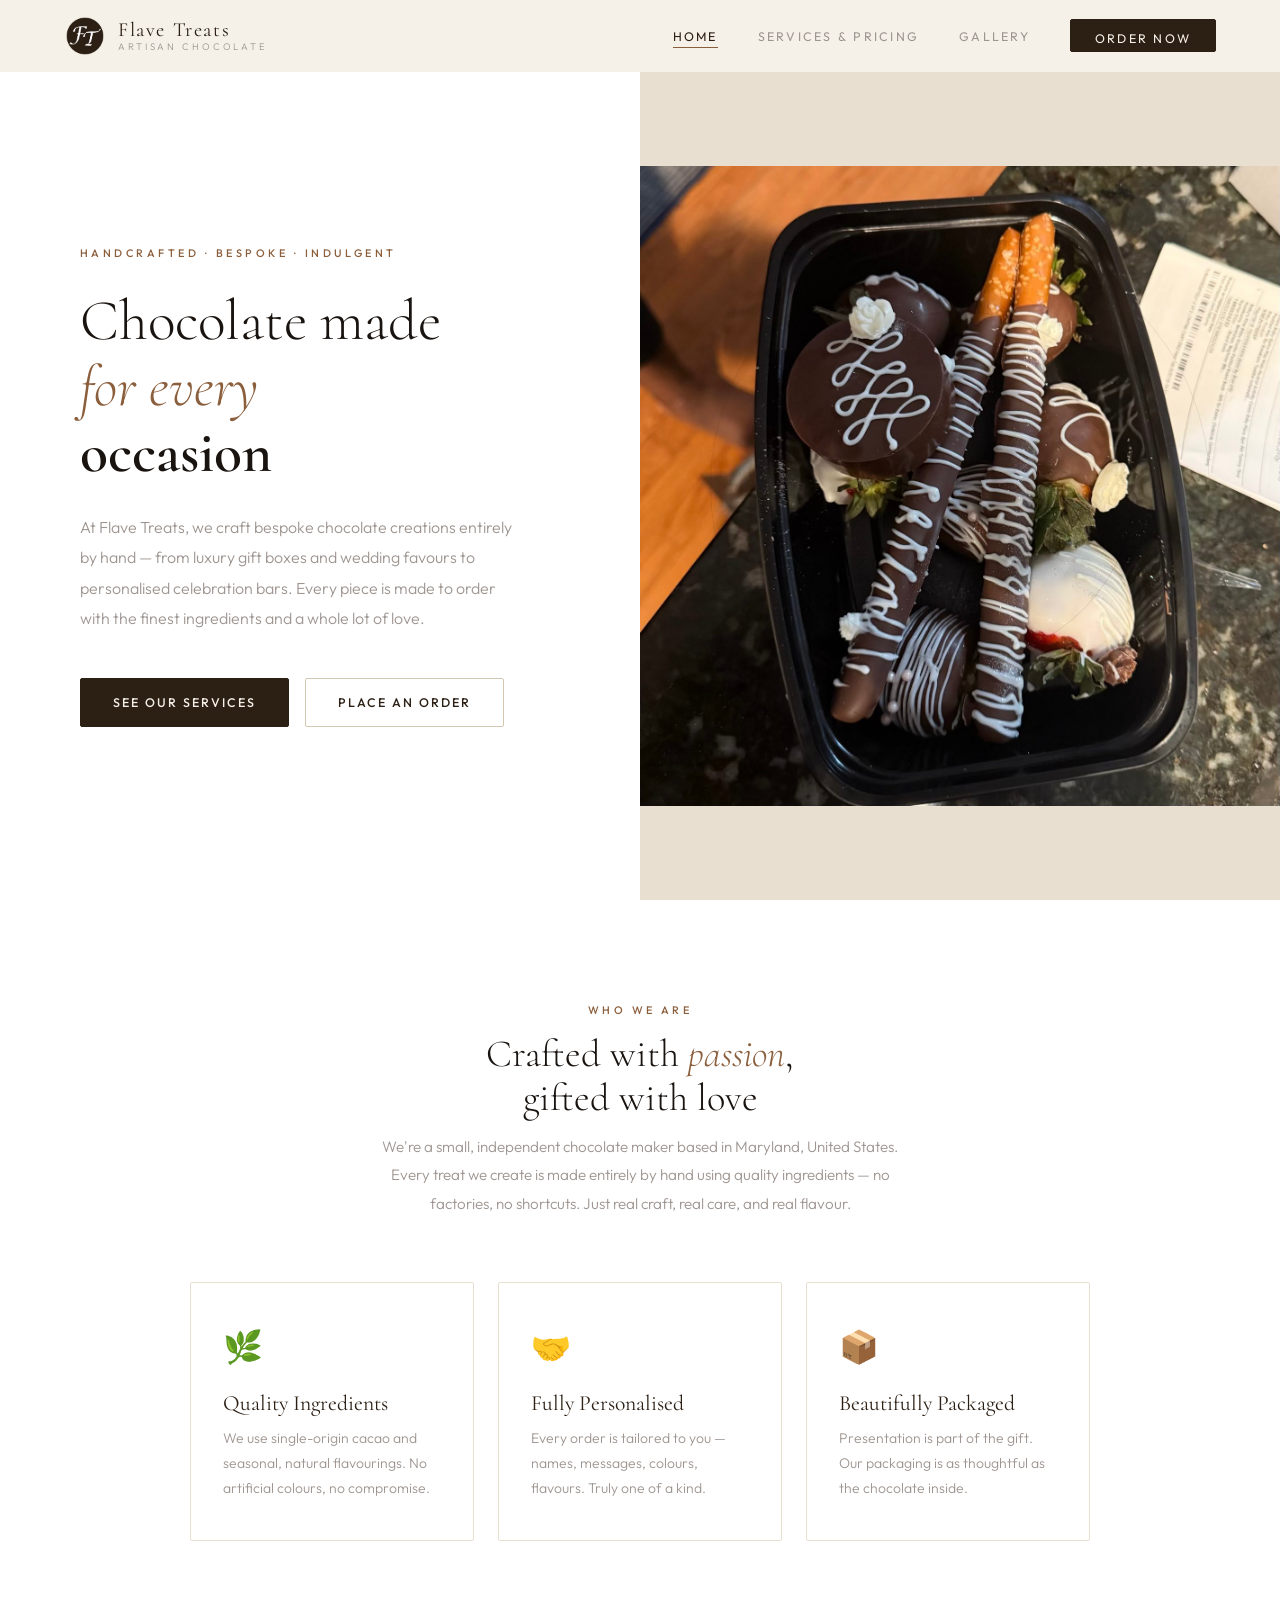
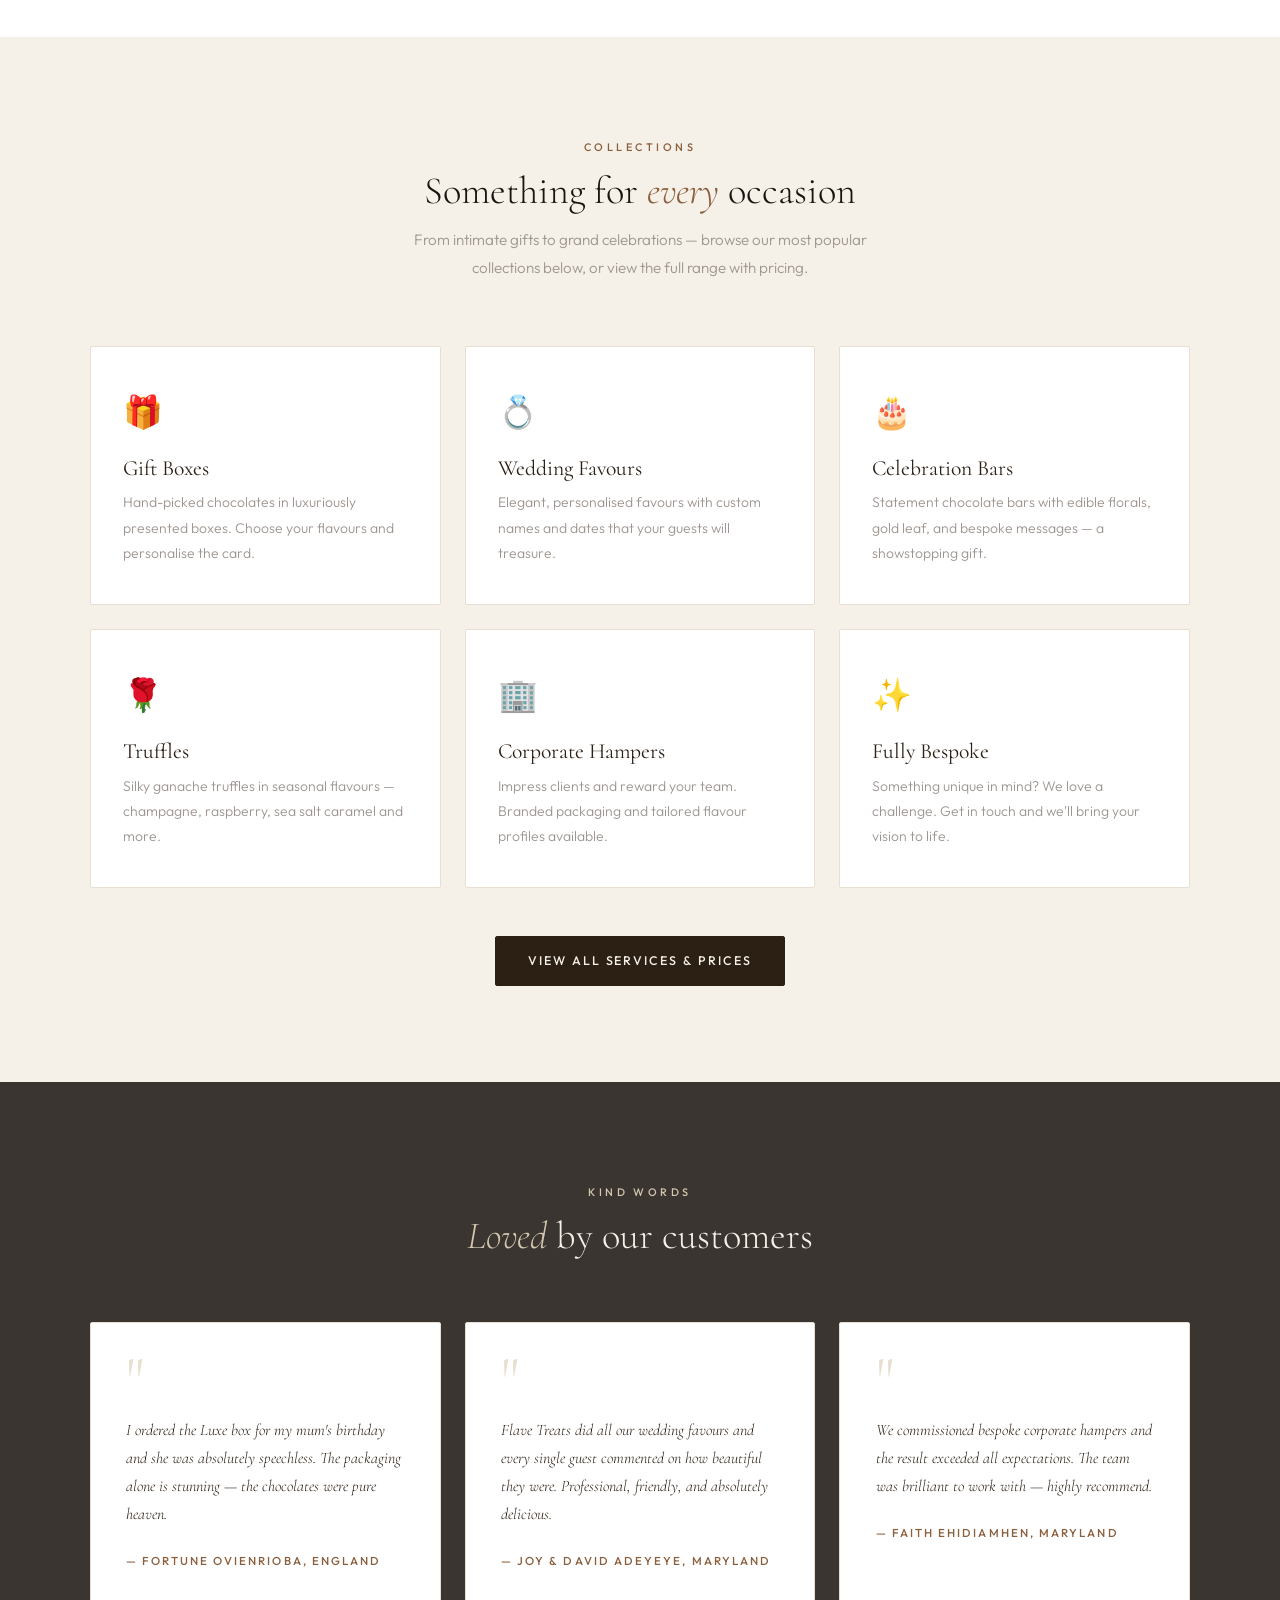
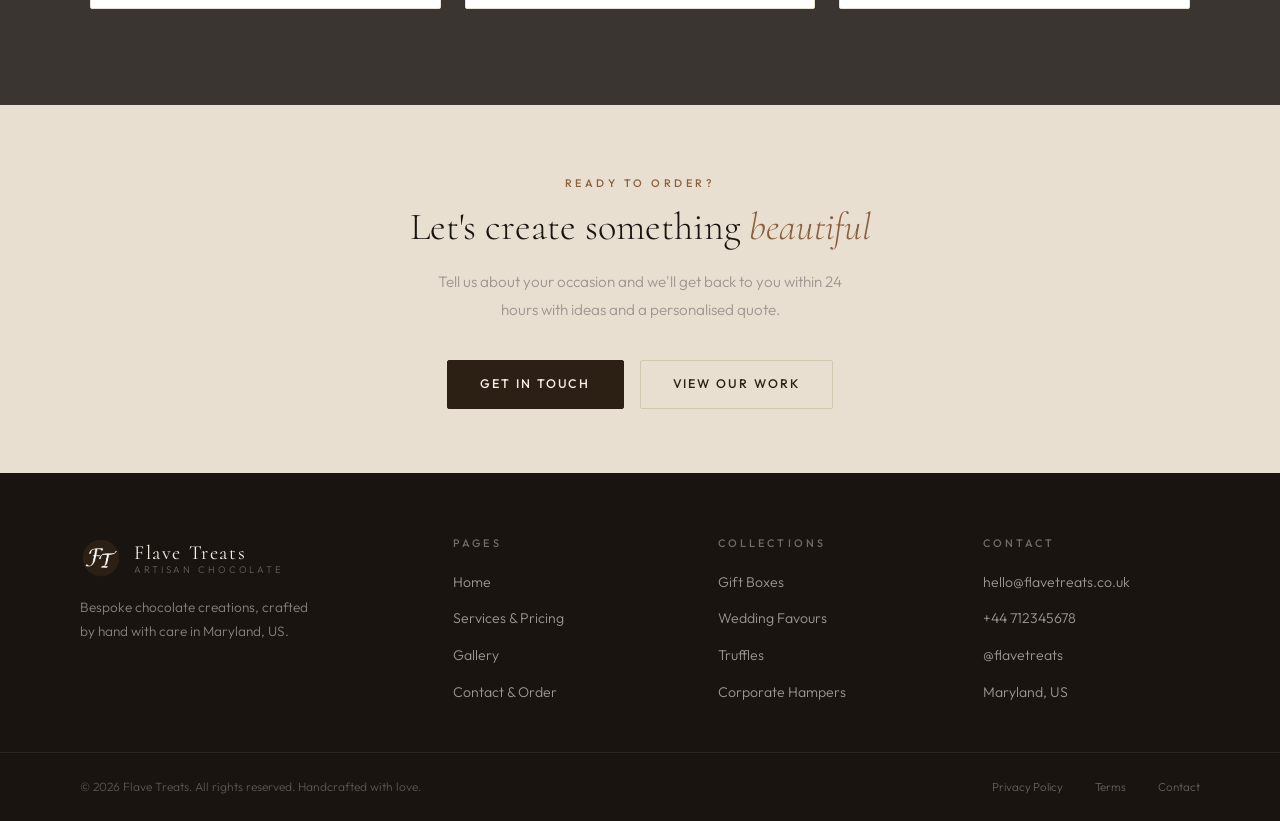
==== commit b5318500: "Edit website" ====
--- a/index.html
+++ b/index.html
@@ -13,12 +13,7 @@
   ═══════════════════════════════════════════ -->
   <nav class="navbar" id="navbar">
     <a href="index.html" class="nav-logo">
-      <div class="logo-mark">
-        <!-- Placeholder logo icon (chocolate bar) -->
-        <svg viewBox="0 0 24 24" xmlns="http://www.w3.org/2000/svg">
-          <path d="M2 4h20v3H2zM2 9h4v11H2zM8 9h4v11H8zM14 9h4v11h-4zM20 9h2v11h-2z"/>
-        </svg>
-      </div>
+      <img src="logo.png" alt="Flave Treats Logo" class="logo-img"/>
       <div class="logo-text">
         <span class="top">Flave Treats</span>
         <span class="sub">Artisan Chocolate</span>
@@ -211,9 +206,7 @@
       <div class="footer-top">
         <div class="footer-brand">
           <a href="index.html" class="nav-logo" style="text-decoration:none;">
-            <div class="logo-mark">
-              <svg viewBox="0 0 24 24"><path d="M2 4h20v3H2zM2 9h4v11H2zM8 9h4v11H8zM14 9h4v11h-4zM20 9h2v11h-2z"/></svg>
-            </div>
+            <img src="logo.png" alt="Flave Treats Logo" class="logo-img"/>
             <div class="logo-text">
               <span class="top">Flave Treats</span>
               <span class="sub">Artisan Chocolate</span>
--- a/style.css
+++ b/style.css
@@ -94,6 +94,13 @@
   justify-content: center;
   flex-shrink: 0;
   transition: background var(--transition);
+}
+
+.logo-img {
+  height: 42px;
+  width: auto;
+  display: block;
+  object-fit: contain;
 }
 
 .logo-mark svg {
